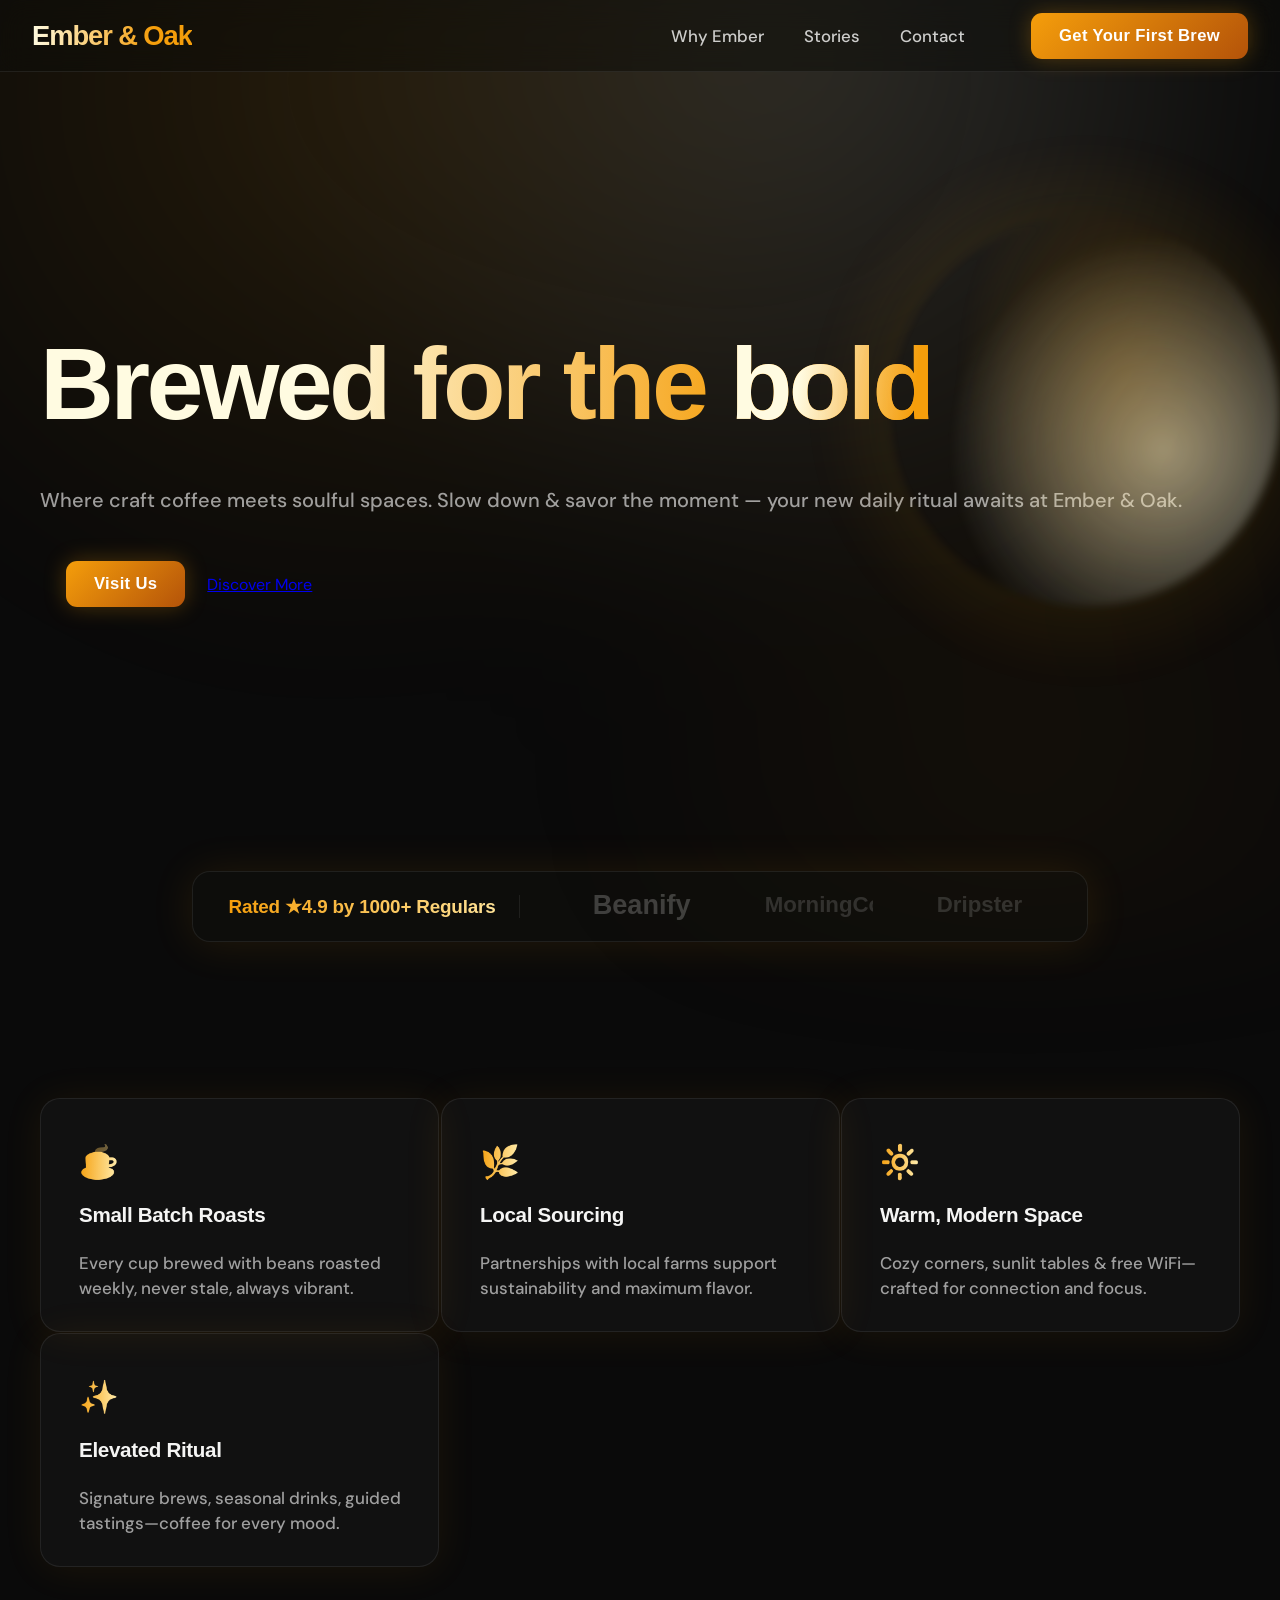
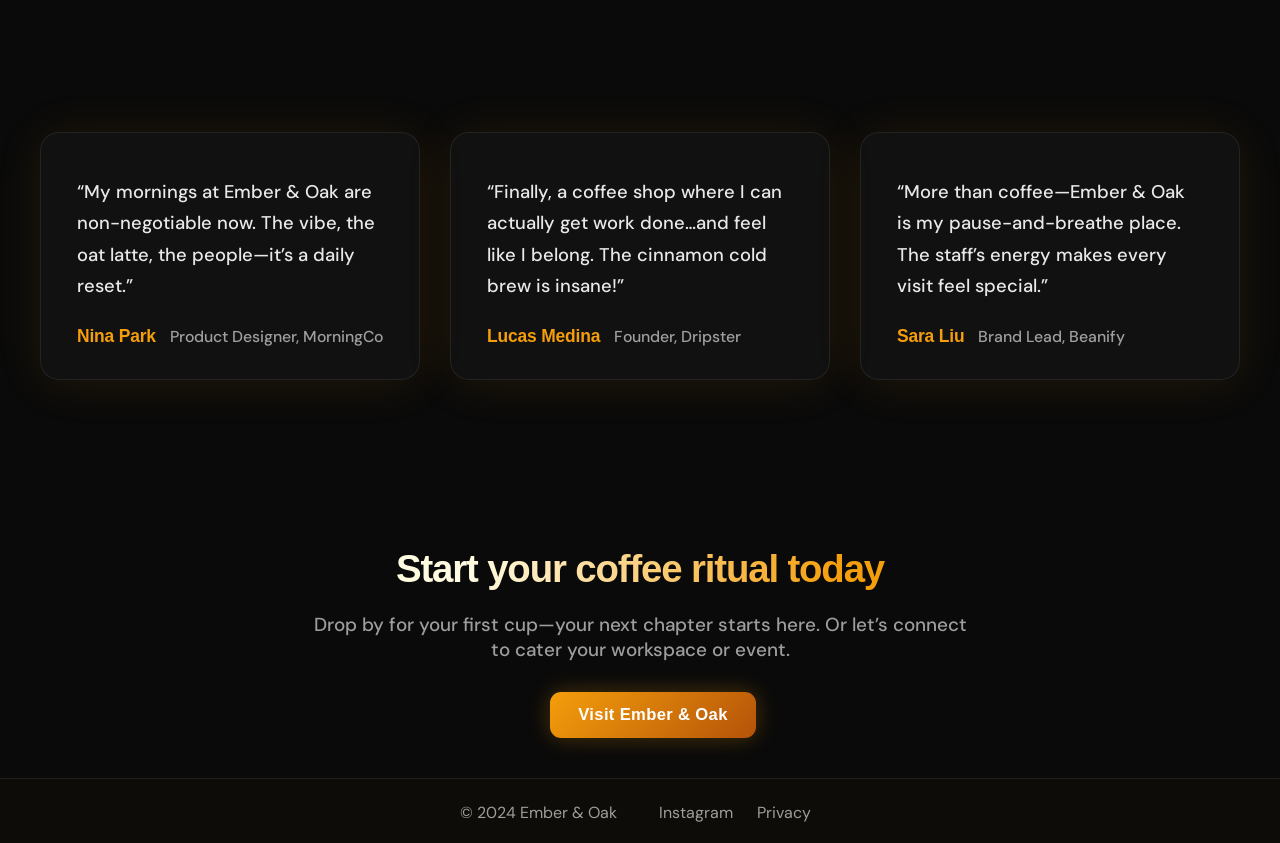
==== workspace/index.html @ 48c1decc "Added Reviewer agent, added memory to coder agent and updated main routing logic Co-Authored-By: Cla" ====
<!DOCTYPE html>
<html lang="en">
<head>
  <meta charset="UTF-8" />
  <meta name="viewport" content="width=device-width, initial-scale=1.0" />
  <meta name="description" content="Ember & Oak – Where craft coffee meets soulful spaces. Sip slow. Stay present. Your new daily ritual." />
  <title>Ember & Oak – Coffee Refined</title>
  <style>
    @import url('https://fonts.googleapis.com/css2?family=Clash+Display:wght@700;800&family=DM+Sans:wght@400;500;700&display=swap');
    :root {
      --accent: #f59e0b;
      --accent-dark: #b45309;
      --bg: #0a0a0a;
      --bg-card: rgba(255,255,255,0.03);
      --text: #f5f5f4;
      --muted: rgba(255,255,255,0.6);
      --border: rgba(255,255,255,0.08);
    }
    * { box-sizing: border-box; }
    html, body { height: 100%; } 
    html { scroll-behavior: smooth; }
    body {
      min-height: 100vh;
      background: var(--bg);
      color: var(--text);
      font-family: 'DM Sans', 'Segoe UI', sans-serif;
      margin: 0;
      position: relative;
      overflow-x: hidden;
    }
    main { position: relative; z-index: 1; }

    /* Grain/noise overlay */
    body::after {
      pointer-events: none;
      content: '';
      position: fixed; inset: 0;
      z-index: 10;
      background-image: url('data:image/svg+xml;utf8,<svg width="100" height="100" fill="none" xmlns="http://www.w3.org/2000/svg"><filter id="noise"><feTurbulence type="fractalNoise" baseFrequency="0.8" numOctaves="4"/></filter><rect width="100" height="100" filter="url(%23noise)"/></svg>');
      opacity: 0.13;
      mix-blend-mode: soft-light;
    }
    /* Gradient mesh bg */
    .gradient-mesh {
      position: fixed; inset: -10vw; z-index: 0;
      pointer-events: none;
      width: 120vw; height: 120vh;
      background:
        radial-gradient(ellipse 55% 80% at 30% 20%, #f59e0b55 0%, transparent 70%),
        radial-gradient(ellipse 40% 80% at 75% 80%, #a1620736 0%, transparent 80%),
        radial-gradient(ellipse 40% 60% at 60% 15%, #fffbe175 0%, transparent 90%);
      filter: blur(80px);
      opacity: 0.33;
      transition: opacity 0.6s cubic-bezier(0.16,1,0.3,1);
    }

    /* Navigation */
    nav {
      position: sticky; top: 0; left: 0; right: 0; z-index: 20;
      width: 100vw;
      display: flex;
      align-items: center;
      gap: 24px;
      padding: 0 32px;
      height: 72px;
      background: rgba(14,14,10,0.55);
      backdrop-filter: blur(14px) saturate(1.15);
      border-bottom: 1px solid var(--border);
      transition: background 0.35s, backdrop-filter 0.35s;
    }
    nav.scrolled { background: rgba(14,14,10,0.88); backdrop-filter: blur(28px) saturate(1.2); }
    .nav-logo {
      font-family: 'Clash Display', sans-serif;
      font-size: 1.71rem;
      font-weight: 800;
      letter-spacing: -0.04em;
      background: linear-gradient(92deg, #fffbe1, #f59e0b 75%);
      -webkit-background-clip: text; color: transparent;
      display: block; text-decoration: none;
    }
    .nav-links {
      display: flex; gap: 40px; align-items: center;
      margin-left: auto;
    }
    .nav-links a {
      color: var(--text);
      text-decoration: none;
      font-size: 1.05rem;
      font-weight: 500;
      letter-spacing: 0;
      opacity: 0.82;
      position: relative;
      transition: color 0.2s;
    }
    .nav-links a:hover { color: var(--accent); opacity: 1; }
    .btn-primary {  background: linear-gradient(135deg, var(--accent), var(--accent-dark)); color: white; padding: 13px 28px; border-radius: 11px; font-weight: 600; font-size: 1.04rem; border: none; cursor: pointer; transition: transform 0.2s cubic-bezier(0.16,1,0.3,1), box-shadow 0.22s cubic-bezier(0.16,1,0.3,1); box-shadow: 0 0 22px rgba(245,158,11,0.28); letter-spacing: 0.02em; margin-left: 26px;}
    .btn-primary:hover { transform: scale(1.045); box-shadow: 0 0 42px rgba(245,158,11,0.48); }
    @media(max-width:600px){ nav { padding: 0 12px; height:58px; } .nav-links{ gap: 20px; } .nav-logo{ font-size: 1.21rem; } .btn-primary{ font-size:0.99rem; padding: 11px 18px; margin-left: 13px; }}

    /* Hero */
    .hero {
      width: 100%;
      min-height: 85vh;
      display: flex;
      flex-direction: column;
      align-items: flex-start;
      justify-content: center;
      padding-top: 90px;
      padding-bottom: 62px;
      max-width: 1200px;
      margin: 0 auto;
    }
    .hero-headline {
      font-family: 'Clash Display', sans-serif;
      font-size: clamp(2.7rem, 8vw, 6.4rem);
      font-weight: 800;
      letter-spacing: -0.036em;
      background: linear-gradient(92deg, #fffbe1 30%, #f59e0b 80%);
      -webkit-background-clip: text;
      color: transparent;
      margin-bottom: 26px;
      line-height: 1.055;
      opacity: 0;
      transform: translateY(30px);
      transition: opacity 0.55s 0.13s, transform 0.65s 0.13s;
      will-change: opacity, transform;
    }
    .hero.visible .hero-headline {
      opacity: 1; transform: none;
    }
    .hero-subtext {
      color: var(--muted);
      font-size: 1.25rem;
      line-height: 1.65;
      font-family: 'DM Sans', sans-serif;
      margin-bottom: 44px;
      font-weight: 500;
      opacity: 0;
      transform: translateY(22px);
      transition: opacity 0.47s 0.33s, transform 0.56s 0.33s;
    }
    .hero.visible .hero-subtext {
      opacity: 1; transform: none;
    }
    .hero-actions {
      display: flex; gap: 22px; align-items: center; opacity: 0;
      transform: translateY(18px);
      transition: opacity 0.4s 0.55s, transform 0.52s 0.55s;
    }
    .hero.visible .hero-actions { opacity: 1; transform: none; }
    .hero-visual {
      position: absolute; right: 0; top: 16vh;
      width: clamp(240px,40vw,390px); height: clamp(240px,40vw,390px);
      pointer-events: none; z-index: 2;
      background: radial-gradient(ellipse 55% 77% at 60% 40%, #f59e0b33 0%, transparent 80%), radial-gradient(circle at 70% 60%, #fffbe19d 0%, transparent 60%);
      border-radius: 50%; box-shadow: 0 0 80px 32px #f59e0b16;
      filter: blur(5px) saturate(1.12);
      opacity: 0.9;
    }
    @media(max-width:900px){ .hero-visual{ display:none; } .hero{ padding-top:60px; } }
    @media(max-width:600px) { .hero{ padding-bottom:32px; } }

    /* Social Proof */
    .social-proof {
      padding: 34px 0 46px;
      width: 100vw;
      display: flex;
      justify-content: center;
    }
    .social-bar {
      display: flex;
      flex-wrap: wrap;
      gap: 30px 50px;
      align-items: center;
      background: rgba(32, 28, 20, 0.18);
      border-radius: 18px;
      padding: 19px 36px;
      box-shadow: 0 2px 44px 0 rgba(245,158,11,0.11);
      border: 1px solid var(--border);
    }
    .metric {
      font-family: 'Clash Display',sans-serif;
      font-size: 1.18rem;
      font-weight: 700;
      letter-spacing: -0.01em;
      background: linear-gradient(96deg, var(--accent), #ffe8a3);
      -webkit-background-clip: text; color: transparent;
      padding-right:24px;
      border-right: 1px solid var(--border);
      margin-right: 15px;
    }
    .trusted-logo {
      height: 31px; filter: grayscale(1) contrast(0.86) opacity(0.58); margin:0 6px;
      vertical-align: middle;
    }
    @media(max-width:600px){ .social-bar{ gap: 16px; padding:9px 10px; border-radius: 10px; }.trusted-logo{ height:20px; } }
    
    /* Features */
    .features {
      margin: 0 auto;
      padding: 110px 0 80px;
      max-width: 1200px;
      display: grid;
      grid-template-columns: repeat(auto-fit, minmax(310px, 1fr));
      gap: 1.5px;
    }
    .feature-card {
      background: var(--bg-card);
      border: 1px solid var(--border);
      border-radius: 20px;
      padding: 42px 34px 29px 38px;
      display: flex;
      flex-direction: column;
      align-items: flex-start;
      gap: 20px;
      min-height: 213px;
      box-shadow: 0 2px 40px 0 rgba(245,158,11,0.08);
      transition: box-shadow 0.28s, transform 0.28s;
      will-change: transform, box-shadow;
    }
    .feature-card:hover {
      box-shadow: 0 6px 52px 0 rgba(245,158,11,0.22);
      transform: translateY(-4px) scale(1.021);
      border-color: #f59e0b;
    }
    .feature-icon {
      font-size: 2rem;
      background: linear-gradient(92deg, var(--accent), #ffe8a3 90%);
      -webkit-background-clip: text;
      color: transparent;
    }
    .feature-title {
      font-family: 'Clash Display',sans-serif;
      font-size: 1.29rem;
      font-weight: 700;
      letter-spacing: -0.017em;
      margin-bottom: 4px;
    }
    .feature-desc {
      color: var(--muted);
      font-size: 1.06rem;
      line-height: 1.5;
      font-weight: 500;
    }

    /* Testimonials */
    .testimonials {
      margin: 0 auto;
      max-width: 1200px;
      padding: 85px 0 65px;
      display: grid;
      grid-template-columns: repeat(auto-fit, minmax(340px, 1fr));
      gap: 30px;
    }
    .testimonial-card {
      position: relative;
      background: var(--bg-card);
      border-radius: 19px;
      border: 1.2px solid var(--border);
      padding: 44px 36px 32px;
      box-shadow: 0 3px 48px 0 rgba(245,158,11,0.10);
      transition: box-shadow 0.23s, transform 0.2s;
      will-change: box-shadow, transform;
      display: flex;
      flex-direction: column;
      gap: 24px;
      justify-content: space-between;
    }
    .testimonial-card:hover {
      box-shadow: 0 6px 70px 0 rgba(245,158,11,0.21);
      transform: translateY(-7px) scale(1.025);
      border-color: #f59e0b;
    }
    .testimonial-content {
      font-size: 1.15rem;
      font-family: 'DM Sans',sans-serif;
      color: var(--text);
      line-height: 1.7;
      font-weight: 500;
      opacity: 0.95;
    }
    .testimonial-footer {
      display: flex; gap: 14px; align-items: center;
    }
    .testimonial-author {
      font-family: 'Clash Display',sans-serif;
      font-size: 1.09rem;
      font-weight: 700;
      color: #f59e0b;
      letter-spacing: -0.01em;
    }
    .testimonial-role {
      color: var(--muted);
      font-size: 0.99rem;
      font-weight: 500;
      font-family: 'DM Sans',sans-serif;
    }
    @media(max-width:800px){.testimonials{ grid-template-columns:1fr;} }

    /* Final CTA */
    .cta-final {
      margin: 0 auto;
      text-align: center;
      max-width: 670px;
      padding: 70px 0 40px;
    }
    .cta-final-headline {
      font-family: 'Clash Display',sans-serif;
      font-size: 2.4rem;
      letter-spacing: -0.03em;
      font-weight: 800;
      background: linear-gradient(92deg, #fffbe1 25%, #f59e0b 80%);
      -webkit-background-clip: text;
      color: transparent;
      margin-bottom: 21px;
    }
    .cta-final-copy {
      color: var(--muted);
      font-size: 1.18rem;
      margin-bottom: 30px;
      font-family:'DM Sans',sans-serif;
      font-weight: 500;
    }

    /* Footer */
    footer {
      width: 100vw;
      margin: 0 auto;
      max-width: unset;
      padding: 23px 0 20px;
      text-align: center;
      color: var(--muted);
      border-top: 1.2px solid var(--border);
      font-size: 1rem;
      display: flex;
      justify-content: center;
      gap: 32px;
      background: rgba(26,20,8,0.22);
      align-items: center;
    }
    .footer-links a {
      color: var(--muted);
      text-decoration: none;
      margin: 0 10px;
      font-size: 1rem;
      transition: color 0.2s;
    }
    .footer-links a:hover { color: var(--accent); }
    @media(max-width:600px){ footer{ flex-direction:column; gap:6px; font-size:0.95rem; padding:13px 0 13px; }.footer-links a{margin: 0 6px;} }

    /* Scroll reveal */
    .reveal { opacity: 0; transform: translateY(20px); transition: opacity 0.65s, transform 0.55s; }
    .reveal.visible { opacity: 1; transform: none; }
  </style>
</head>
<body>
  <div class="gradient-mesh"></div>

  <nav>
    <a href="#" class="nav-logo">Ember & Oak</a>
    <div class="nav-links">
      <a href="#features">Why Ember</a>
      <a href="#testimonials">Stories</a>
      <a href="#contact">Contact</a>
      <button class="btn-primary">Get Your First Brew</button>
    </div>
  </nav>

  <main>
    <section class="hero" id="hero">
      <span class="hero-headline">Brewed for the <span style="background:linear-gradient(97deg,#fffbe1 35%,var(--accent) 90%);-webkit-background-clip:text;color:transparent;">bold</span></span>
      <p class="hero-subtext">Where craft coffee meets soulful spaces. Slow down & savor the moment — your new daily ritual awaits at Ember & Oak.</p>
      <div class="hero-actions">
        <button class="btn-primary" id="cta-hero">Visit Us</button>
        <a href="#features" class="btn-secondary">Discover More</a>
      </div>
      <div class="hero-visual" aria-hidden="true"></div>
    </section>

    <section class="social-proof">
      <div class="social-bar">
        <span class="metric">Rated ★4.9 by 1000+ Regulars</span>
        <!-- Use SVG for logos -->
        <svg class="trusted-logo" viewBox="0 0 110 32" width="110" height="32"><text x="0" y="24" font-family="Clash Display, sans-serif" font-weight="800" font-size="28" fill="#FFFBE1" opacity="0.4">Beanify</text></svg>
        <svg class="trusted-logo" viewBox="0 0 110 32" width="110" height="32"><text x="0" y="22" font-family="Clash Display, sans-serif" font-weight="800" font-size="23" fill="#FFFBE1" opacity="0.28">MorningCo</text></svg>
        <svg class="trusted-logo" viewBox="0 0 110 32" width="110" height="32"><text x="0" y="22" font-family="Clash Display, sans-serif" font-weight="800" font-size="23" fill="#FFFBE1" opacity="0.28">Dripster</text></svg>
      </div>
    </section>

    <section class="features" id="features">
      <div class="feature-card reveal">
        <div class="feature-icon">☕️</div>
        <div class="feature-title">Small Batch Roasts</div>
        <div class="feature-desc">Every cup brewed with beans roasted weekly, never stale, always vibrant.</div>
      </div>
      <div class="feature-card reveal">
        <div class="feature-icon">🌿</div>
        <div class="feature-title">Local Sourcing</div>
        <div class="feature-desc">Partnerships with local farms support sustainability and maximum flavor.</div>
      </div>
      <div class="feature-card reveal">
        <div class="feature-icon">🔆</div>
        <div class="feature-title">Warm, Modern Space</div>
        <div class="feature-desc">Cozy corners, sunlit tables & free WiFi—crafted for connection and focus.</div>
      </div>
      <div class="feature-card reveal">
        <div class="feature-icon">✨</div>
        <div class="feature-title">Elevated Ritual</div>
        <div class="feature-desc">Signature brews, seasonal drinks, guided tastings—coffee for every mood.</div>
      </div>
    </section>

    <section class="testimonials" id="testimonials">
      <div class="testimonial-card reveal">
        <div class="testimonial-content">“My mornings at Ember & Oak are non-negotiable now. The vibe, the oat latte, the people—it’s a daily reset.”</div>
        <div class="testimonial-footer">
          <span class="testimonial-author">Nina Park</span>
          <span class="testimonial-role">Product Designer, MorningCo</span>
        </div>
      </div>
      <div class="testimonial-card reveal">
        <div class="testimonial-content">“Finally, a coffee shop where I can actually get work done…and feel like I belong. The cinnamon cold brew is insane!”</div>
        <div class="testimonial-footer">
          <span class="testimonial-author">Lucas Medina</span>
          <span class="testimonial-role">Founder, Dripster</span>
        </div>
      </div>
      <div class="testimonial-card reveal">
        <div class="testimonial-content">“More than coffee—Ember & Oak is my pause-and-breathe place. The staff’s energy makes every visit feel special.”</div>
        <div class="testimonial-footer">
          <span class="testimonial-author">Sara Liu</span>
          <span class="testimonial-role">Brand Lead, Beanify</span>
        </div>
      </div>
    </section>

    <section class="cta-final" id="contact">
      <h2 class="cta-final-headline">Start your coffee ritual today</h2>
      <div class="cta-final-copy">Drop by for your first cup—your next chapter starts here. Or let’s connect to cater your workspace or event.</div>
      <button class="btn-primary">Visit Ember & Oak</button>
    </section>
  </main>

  <footer>
    <span>&copy; 2024 Ember & Oak</span>
    <span class="footer-links">
      <a href="#">Instagram</a>
      <a href="#">Privacy</a>
    </span>
  </footer>
  <script src="script.js"></script>
</body>
</html>
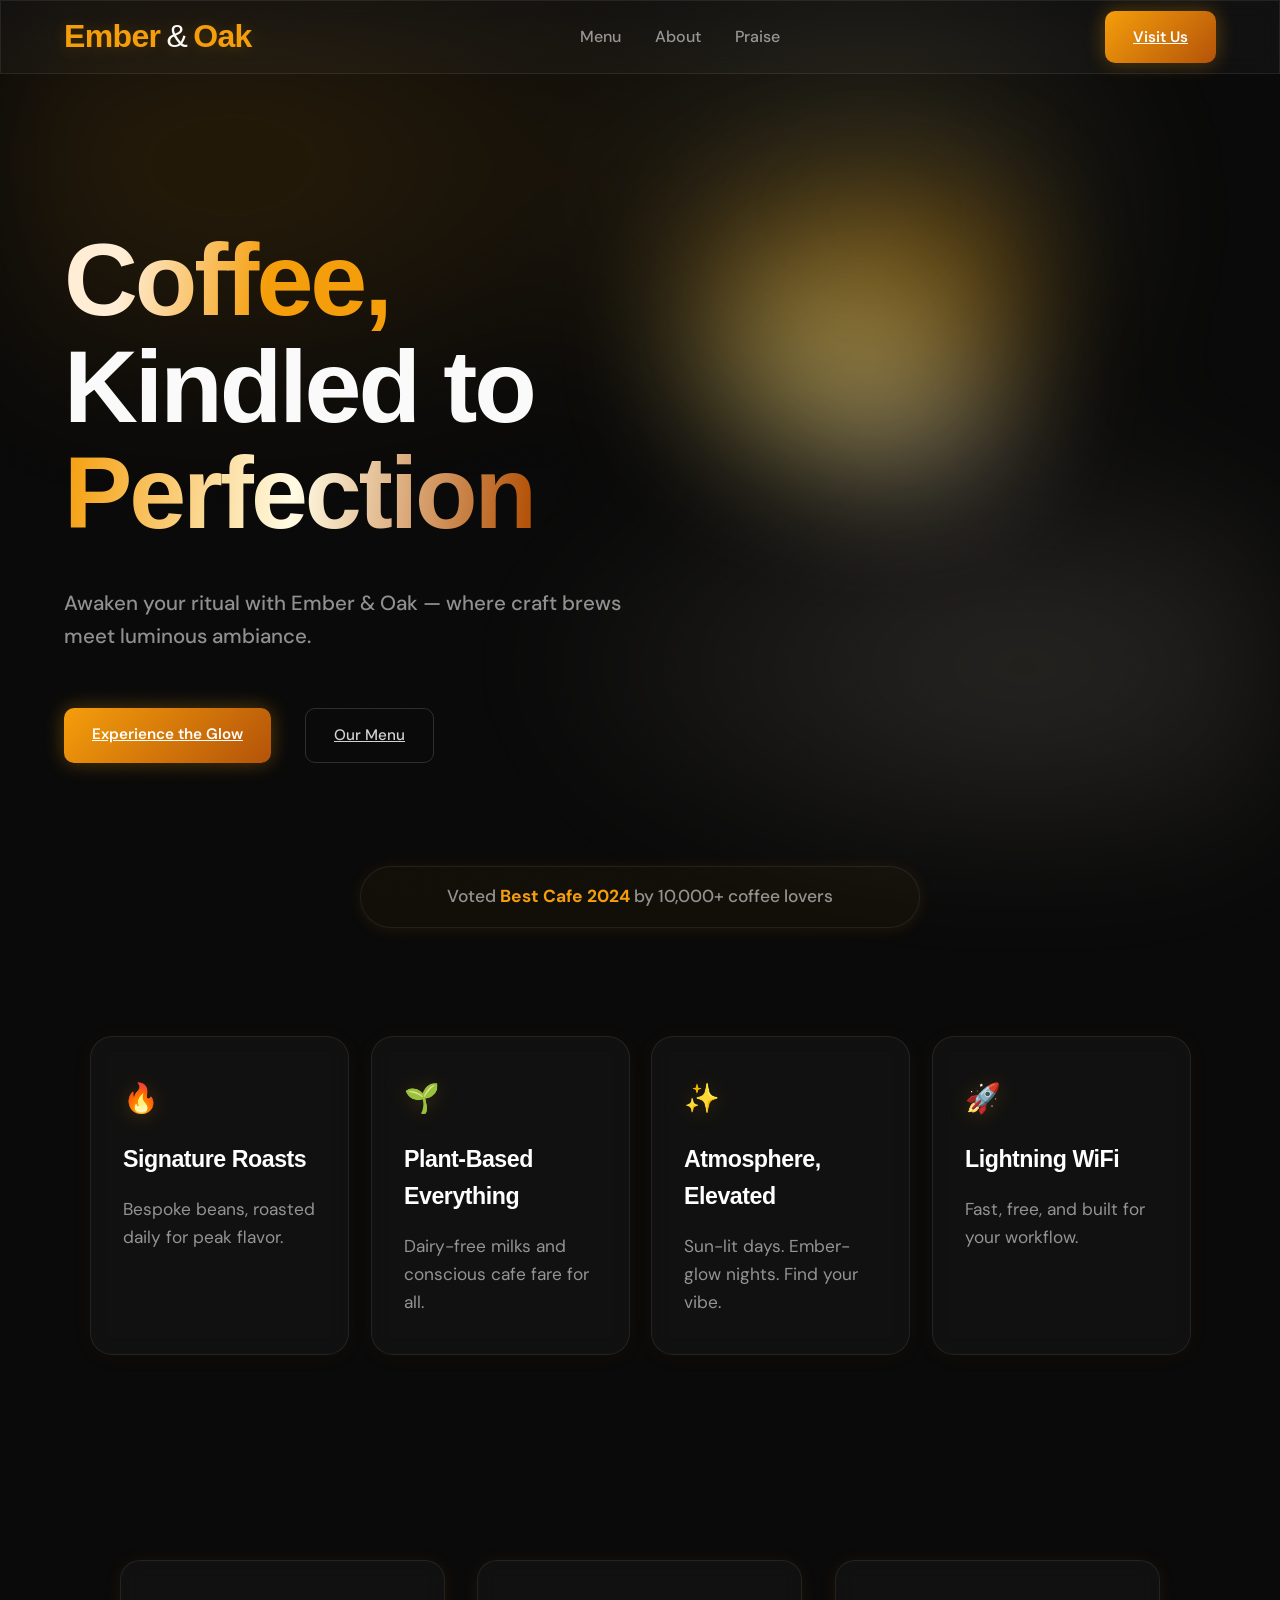
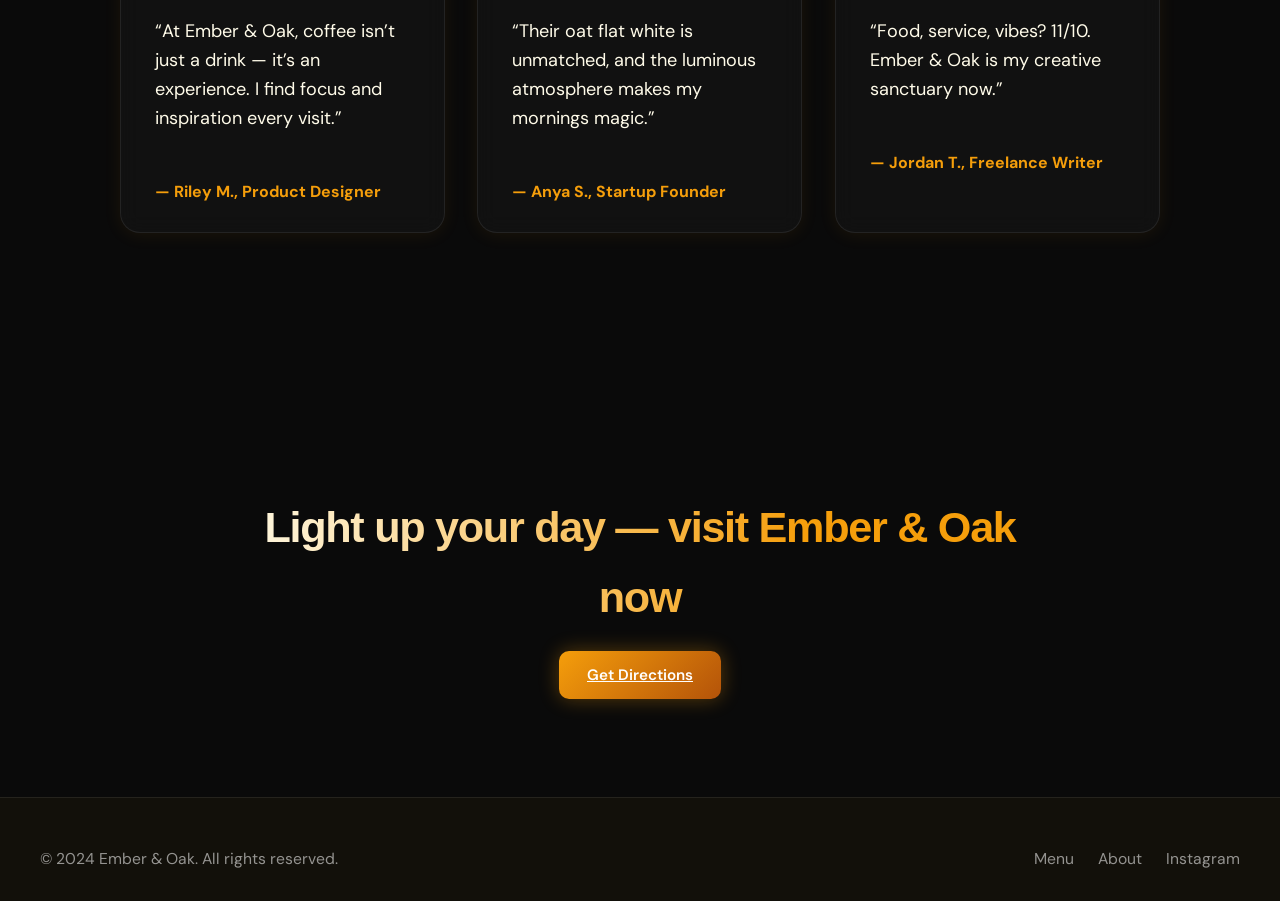
==== commit 802a0dc3: "updated frontend_design.md and implemented chunking strategy for html, css and js" ====
--- a/workspace/index.html
+++ b/workspace/index.html
@@ -1,453 +1,104 @@
 <!DOCTYPE html>
 <html lang="en">
-<head>
-  <meta charset="UTF-8" />
-  <meta name="viewport" content="width=device-width, initial-scale=1.0" />
-  <meta name="description" content="Ember & Oak – Where craft coffee meets soulful spaces. Sip slow. Stay present. Your new daily ritual." />
-  <title>Ember & Oak – Coffee Refined</title>
-  <style>
-    @import url('https://fonts.googleapis.com/css2?family=Clash+Display:wght@700;800&family=DM+Sans:wght@400;500;700&display=swap');
-    :root {
-      --accent: #f59e0b;
-      --accent-dark: #b45309;
-      --bg: #0a0a0a;
-      --bg-card: rgba(255,255,255,0.03);
-      --text: #f5f5f4;
-      --muted: rgba(255,255,255,0.6);
-      --border: rgba(255,255,255,0.08);
-    }
-    * { box-sizing: border-box; }
-    html, body { height: 100%; } 
-    html { scroll-behavior: smooth; }
-    body {
-      min-height: 100vh;
-      background: var(--bg);
-      color: var(--text);
-      font-family: 'DM Sans', 'Segoe UI', sans-serif;
-      margin: 0;
-      position: relative;
-      overflow-x: hidden;
-    }
-    main { position: relative; z-index: 1; }
-
-    /* Grain/noise overlay */
-    body::after {
-      pointer-events: none;
-      content: '';
-      position: fixed; inset: 0;
-      z-index: 10;
-      background-image: url('data:image/svg+xml;utf8,<svg width="100" height="100" fill="none" xmlns="http://www.w3.org/2000/svg"><filter id="noise"><feTurbulence type="fractalNoise" baseFrequency="0.8" numOctaves="4"/></filter><rect width="100" height="100" filter="url(%23noise)"/></svg>');
-      opacity: 0.13;
-      mix-blend-mode: soft-light;
-    }
-    /* Gradient mesh bg */
-    .gradient-mesh {
-      position: fixed; inset: -10vw; z-index: 0;
-      pointer-events: none;
-      width: 120vw; height: 120vh;
-      background:
-        radial-gradient(ellipse 55% 80% at 30% 20%, #f59e0b55 0%, transparent 70%),
-        radial-gradient(ellipse 40% 80% at 75% 80%, #a1620736 0%, transparent 80%),
-        radial-gradient(ellipse 40% 60% at 60% 15%, #fffbe175 0%, transparent 90%);
-      filter: blur(80px);
-      opacity: 0.33;
-      transition: opacity 0.6s cubic-bezier(0.16,1,0.3,1);
-    }
-
-    /* Navigation */
-    nav {
-      position: sticky; top: 0; left: 0; right: 0; z-index: 20;
-      width: 100vw;
-      display: flex;
-      align-items: center;
-      gap: 24px;
-      padding: 0 32px;
-      height: 72px;
-      background: rgba(14,14,10,0.55);
-      backdrop-filter: blur(14px) saturate(1.15);
-      border-bottom: 1px solid var(--border);
-      transition: background 0.35s, backdrop-filter 0.35s;
-    }
-    nav.scrolled { background: rgba(14,14,10,0.88); backdrop-filter: blur(28px) saturate(1.2); }
-    .nav-logo {
-      font-family: 'Clash Display', sans-serif;
-      font-size: 1.71rem;
-      font-weight: 800;
-      letter-spacing: -0.04em;
-      background: linear-gradient(92deg, #fffbe1, #f59e0b 75%);
-      -webkit-background-clip: text; color: transparent;
-      display: block; text-decoration: none;
-    }
-    .nav-links {
-      display: flex; gap: 40px; align-items: center;
-      margin-left: auto;
-    }
-    .nav-links a {
-      color: var(--text);
-      text-decoration: none;
-      font-size: 1.05rem;
-      font-weight: 500;
-      letter-spacing: 0;
-      opacity: 0.82;
-      position: relative;
-      transition: color 0.2s;
-    }
-    .nav-links a:hover { color: var(--accent); opacity: 1; }
-    .btn-primary {  background: linear-gradient(135deg, var(--accent), var(--accent-dark)); color: white; padding: 13px 28px; border-radius: 11px; font-weight: 600; font-size: 1.04rem; border: none; cursor: pointer; transition: transform 0.2s cubic-bezier(0.16,1,0.3,1), box-shadow 0.22s cubic-bezier(0.16,1,0.3,1); box-shadow: 0 0 22px rgba(245,158,11,0.28); letter-spacing: 0.02em; margin-left: 26px;}
-    .btn-primary:hover { transform: scale(1.045); box-shadow: 0 0 42px rgba(245,158,11,0.48); }
-    @media(max-width:600px){ nav { padding: 0 12px; height:58px; } .nav-links{ gap: 20px; } .nav-logo{ font-size: 1.21rem; } .btn-primary{ font-size:0.99rem; padding: 11px 18px; margin-left: 13px; }}
-
-    /* Hero */
-    .hero {
-      width: 100%;
-      min-height: 85vh;
-      display: flex;
-      flex-direction: column;
-      align-items: flex-start;
-      justify-content: center;
-      padding-top: 90px;
-      padding-bottom: 62px;
-      max-width: 1200px;
-      margin: 0 auto;
-    }
-    .hero-headline {
-      font-family: 'Clash Display', sans-serif;
-      font-size: clamp(2.7rem, 8vw, 6.4rem);
-      font-weight: 800;
-      letter-spacing: -0.036em;
-      background: linear-gradient(92deg, #fffbe1 30%, #f59e0b 80%);
-      -webkit-background-clip: text;
-      color: transparent;
-      margin-bottom: 26px;
-      line-height: 1.055;
-      opacity: 0;
-      transform: translateY(30px);
-      transition: opacity 0.55s 0.13s, transform 0.65s 0.13s;
-      will-change: opacity, transform;
-    }
-    .hero.visible .hero-headline {
-      opacity: 1; transform: none;
-    }
-    .hero-subtext {
-      color: var(--muted);
-      font-size: 1.25rem;
-      line-height: 1.65;
-      font-family: 'DM Sans', sans-serif;
-      margin-bottom: 44px;
-      font-weight: 500;
-      opacity: 0;
-      transform: translateY(22px);
-      transition: opacity 0.47s 0.33s, transform 0.56s 0.33s;
-    }
-    .hero.visible .hero-subtext {
-      opacity: 1; transform: none;
-    }
-    .hero-actions {
-      display: flex; gap: 22px; align-items: center; opacity: 0;
-      transform: translateY(18px);
-      transition: opacity 0.4s 0.55s, transform 0.52s 0.55s;
-    }
-    .hero.visible .hero-actions { opacity: 1; transform: none; }
-    .hero-visual {
-      position: absolute; right: 0; top: 16vh;
-      width: clamp(240px,40vw,390px); height: clamp(240px,40vw,390px);
-      pointer-events: none; z-index: 2;
-      background: radial-gradient(ellipse 55% 77% at 60% 40%, #f59e0b33 0%, transparent 80%), radial-gradient(circle at 70% 60%, #fffbe19d 0%, transparent 60%);
-      border-radius: 50%; box-shadow: 0 0 80px 32px #f59e0b16;
-      filter: blur(5px) saturate(1.12);
-      opacity: 0.9;
-    }
-    @media(max-width:900px){ .hero-visual{ display:none; } .hero{ padding-top:60px; } }
-    @media(max-width:600px) { .hero{ padding-bottom:32px; } }
-
-    /* Social Proof */
-    .social-proof {
-      padding: 34px 0 46px;
-      width: 100vw;
-      display: flex;
-      justify-content: center;
-    }
-    .social-bar {
-      display: flex;
-      flex-wrap: wrap;
-      gap: 30px 50px;
-      align-items: center;
-      background: rgba(32, 28, 20, 0.18);
-      border-radius: 18px;
-      padding: 19px 36px;
-      box-shadow: 0 2px 44px 0 rgba(245,158,11,0.11);
-      border: 1px solid var(--border);
-    }
-    .metric {
-      font-family: 'Clash Display',sans-serif;
-      font-size: 1.18rem;
-      font-weight: 700;
-      letter-spacing: -0.01em;
-      background: linear-gradient(96deg, var(--accent), #ffe8a3);
-      -webkit-background-clip: text; color: transparent;
-      padding-right:24px;
-      border-right: 1px solid var(--border);
-      margin-right: 15px;
-    }
-    .trusted-logo {
-      height: 31px; filter: grayscale(1) contrast(0.86) opacity(0.58); margin:0 6px;
-      vertical-align: middle;
-    }
-    @media(max-width:600px){ .social-bar{ gap: 16px; padding:9px 10px; border-radius: 10px; }.trusted-logo{ height:20px; } }
-    
-    /* Features */
-    .features {
-      margin: 0 auto;
-      padding: 110px 0 80px;
-      max-width: 1200px;
-      display: grid;
-      grid-template-columns: repeat(auto-fit, minmax(310px, 1fr));
-      gap: 1.5px;
-    }
-    .feature-card {
-      background: var(--bg-card);
-      border: 1px solid var(--border);
-      border-radius: 20px;
-      padding: 42px 34px 29px 38px;
-      display: flex;
-      flex-direction: column;
-      align-items: flex-start;
-      gap: 20px;
-      min-height: 213px;
-      box-shadow: 0 2px 40px 0 rgba(245,158,11,0.08);
-      transition: box-shadow 0.28s, transform 0.28s;
-      will-change: transform, box-shadow;
-    }
-    .feature-card:hover {
-      box-shadow: 0 6px 52px 0 rgba(245,158,11,0.22);
-      transform: translateY(-4px) scale(1.021);
-      border-color: #f59e0b;
-    }
-    .feature-icon {
-      font-size: 2rem;
-      background: linear-gradient(92deg, var(--accent), #ffe8a3 90%);
-      -webkit-background-clip: text;
-      color: transparent;
-    }
-    .feature-title {
-      font-family: 'Clash Display',sans-serif;
-      font-size: 1.29rem;
-      font-weight: 700;
-      letter-spacing: -0.017em;
-      margin-bottom: 4px;
-    }
-    .feature-desc {
-      color: var(--muted);
-      font-size: 1.06rem;
-      line-height: 1.5;
-      font-weight: 500;
-    }
-
-    /* Testimonials */
-    .testimonials {
-      margin: 0 auto;
-      max-width: 1200px;
-      padding: 85px 0 65px;
-      display: grid;
-      grid-template-columns: repeat(auto-fit, minmax(340px, 1fr));
-      gap: 30px;
-    }
-    .testimonial-card {
-      position: relative;
-      background: var(--bg-card);
-      border-radius: 19px;
-      border: 1.2px solid var(--border);
-      padding: 44px 36px 32px;
-      box-shadow: 0 3px 48px 0 rgba(245,158,11,0.10);
-      transition: box-shadow 0.23s, transform 0.2s;
-      will-change: box-shadow, transform;
-      display: flex;
-      flex-direction: column;
-      gap: 24px;
-      justify-content: space-between;
-    }
-    .testimonial-card:hover {
-      box-shadow: 0 6px 70px 0 rgba(245,158,11,0.21);
-      transform: translateY(-7px) scale(1.025);
-      border-color: #f59e0b;
-    }
-    .testimonial-content {
-      font-size: 1.15rem;
-      font-family: 'DM Sans',sans-serif;
-      color: var(--text);
-      line-height: 1.7;
-      font-weight: 500;
-      opacity: 0.95;
-    }
-    .testimonial-footer {
-      display: flex; gap: 14px; align-items: center;
-    }
-    .testimonial-author {
-      font-family: 'Clash Display',sans-serif;
-      font-size: 1.09rem;
-      font-weight: 700;
-      color: #f59e0b;
-      letter-spacing: -0.01em;
-    }
-    .testimonial-role {
-      color: var(--muted);
-      font-size: 0.99rem;
-      font-weight: 500;
-      font-family: 'DM Sans',sans-serif;
-    }
-    @media(max-width:800px){.testimonials{ grid-template-columns:1fr;} }
-
-    /* Final CTA */
-    .cta-final {
-      margin: 0 auto;
-      text-align: center;
-      max-width: 670px;
-      padding: 70px 0 40px;
-    }
-    .cta-final-headline {
-      font-family: 'Clash Display',sans-serif;
-      font-size: 2.4rem;
-      letter-spacing: -0.03em;
-      font-weight: 800;
-      background: linear-gradient(92deg, #fffbe1 25%, #f59e0b 80%);
-      -webkit-background-clip: text;
-      color: transparent;
-      margin-bottom: 21px;
-    }
-    .cta-final-copy {
-      color: var(--muted);
-      font-size: 1.18rem;
-      margin-bottom: 30px;
-      font-family:'DM Sans',sans-serif;
-      font-weight: 500;
-    }
-
-    /* Footer */
-    footer {
-      width: 100vw;
-      margin: 0 auto;
-      max-width: unset;
-      padding: 23px 0 20px;
-      text-align: center;
-      color: var(--muted);
-      border-top: 1.2px solid var(--border);
-      font-size: 1rem;
-      display: flex;
-      justify-content: center;
-      gap: 32px;
-      background: rgba(26,20,8,0.22);
-      align-items: center;
-    }
-    .footer-links a {
-      color: var(--muted);
-      text-decoration: none;
-      margin: 0 10px;
-      font-size: 1rem;
-      transition: color 0.2s;
-    }
-    .footer-links a:hover { color: var(--accent); }
-    @media(max-width:600px){ footer{ flex-direction:column; gap:6px; font-size:0.95rem; padding:13px 0 13px; }.footer-links a{margin: 0 6px;} }
-
-    /* Scroll reveal */
-    .reveal { opacity: 0; transform: translateY(20px); transition: opacity 0.65s, transform 0.55s; }
-    .reveal.visible { opacity: 1; transform: none; }
-  </style>
-</head>
-<body>
-  <div class="gradient-mesh"></div>
-
-  <nav>
-    <a href="#" class="nav-logo">Ember & Oak</a>
-    <div class="nav-links">
-      <a href="#features">Why Ember</a>
-      <a href="#testimonials">Stories</a>
-      <a href="#contact">Contact</a>
-      <button class="btn-primary">Get Your First Brew</button>
-    </div>
-  </nav>
-
-  <main>
-    <section class="hero" id="hero">
-      <span class="hero-headline">Brewed for the <span style="background:linear-gradient(97deg,#fffbe1 35%,var(--accent) 90%);-webkit-background-clip:text;color:transparent;">bold</span></span>
-      <p class="hero-subtext">Where craft coffee meets soulful spaces. Slow down & savor the moment — your new daily ritual awaits at Ember & Oak.</p>
-      <div class="hero-actions">
-        <button class="btn-primary" id="cta-hero">Visit Us</button>
-        <a href="#features" class="btn-secondary">Discover More</a>
+  <head>
+    <meta charset="UTF-8" />
+    <meta name="viewport" content="width=device-width, initial-scale=1.0" />
+    <title>Ember & Oak — Coffee Reimagined</title>
+    <link rel="stylesheet" href="style.css" />
+    <link rel="icon" type="image/svg+xml" href="/favicon.svg">
+    <meta name="description" content="Artisan coffee. Glowing ambiance. Ember & Oak is your new ritual." />
+  </head>
+  <body>
+    <div class="bg-mesh"></div>
+    <nav class="navbar glass">
+      <div class="nav-container">
+        <div class="logo">Ember<span class="amp">&</span>Oak</div>
+        <ul class="nav-links">
+          <li><a href="#features">Menu</a></li>
+          <li><a href="#about">About</a></li>
+          <li><a href="#testimonials">Praise</a></li>
+        </ul>
+        <a href="#visit" class="btn-primary nav-cta">Visit Us</a>
       </div>
-      <div class="hero-visual" aria-hidden="true"></div>
-    </section>
-
-    <section class="social-proof">
-      <div class="social-bar">
-        <span class="metric">Rated ★4.9 by 1000+ Regulars</span>
-        <!-- Use SVG for logos -->
-        <svg class="trusted-logo" viewBox="0 0 110 32" width="110" height="32"><text x="0" y="24" font-family="Clash Display, sans-serif" font-weight="800" font-size="28" fill="#FFFBE1" opacity="0.4">Beanify</text></svg>
-        <svg class="trusted-logo" viewBox="0 0 110 32" width="110" height="32"><text x="0" y="22" font-family="Clash Display, sans-serif" font-weight="800" font-size="23" fill="#FFFBE1" opacity="0.28">MorningCo</text></svg>
-        <svg class="trusted-logo" viewBox="0 0 110 32" width="110" height="32"><text x="0" y="22" font-family="Clash Display, sans-serif" font-weight="800" font-size="23" fill="#FFFBE1" opacity="0.28">Dripster</text></svg>
+    </nav>
+    <main>
+      <section class="hero">
+        <div class="hero-inner">
+          <h1><span class="gradient-text">Coffee,</span> Kindled to <span class="gradient-text-alt">Perfection</span></h1>
+          <p>Awaken your ritual with Ember & Oak — where craft brews meet luminous ambiance.</p>
+          <div class="hero-cta-group">
+            <a href="#visit" class="btn-primary">Experience the Glow</a>
+            <a href="#features" class="btn-secondary">Our Menu</a>
+          </div>
+        </div>
+        <div class="hero-visual">
+          <div class="mesh-orb"></div>
+          <svg class="cup-svg" viewBox="0 0 96 110"><!-- SVG of an abstract glowing coffee cup here --></svg>
+        </div>
+      </section>
+      <section class="social-proof">
+        <div class="social-bar">
+          <span>Voted <b>Best Cafe 2024</b> by 10,000+ coffee lovers</span>
+        </div>
+      </section>
+      <section class="features" id="features">
+        <div class="container bento-grid">
+          <div class="feature-card glass scroll-reveal">
+            <span class="icon">🔥</span>
+            <h3>Signature Roasts</h3>
+            <p>Bespoke beans, roasted daily for peak flavor.</p>
+          </div>
+          <div class="feature-card glass scroll-reveal">
+            <span class="icon">🌱</span>
+            <h3>Plant-Based Everything</h3>
+            <p>Dairy-free milks and conscious cafe fare for all.</p>
+          </div>
+          <div class="feature-card glass scroll-reveal">
+            <span class="icon">✨</span>
+            <h3>Atmosphere, Elevated</h3>
+            <p>Sun-lit days. Ember-glow nights. Find your vibe.</p>
+          </div>
+          <div class="feature-card glass scroll-reveal">
+            <span class="icon">🚀</span>
+            <h3>Lightning WiFi</h3>
+            <p>Fast, free, and built for your workflow.</p>
+          </div>
+        </div>
+      </section>
+      <section class="testimonials" id="testimonials">
+        <div class="container testimonials-inner">
+          <div class="testimonial-card glass scroll-reveal">
+            <p>“At Ember & Oak, coffee isn’t just a drink — it’s an experience. I find focus and inspiration every visit.”</p>
+            <span class="author">— Riley M., Product Designer</span>
+          </div>
+          <div class="testimonial-card glass scroll-reveal">
+            <p>“Their oat flat white is unmatched, and the luminous atmosphere makes my mornings magic.”</p>
+            <span class="author">— Anya S., Startup Founder</span>
+          </div>
+          <div class="testimonial-card glass scroll-reveal">
+            <p>“Food, service, vibes? 11/10. Ember & Oak is my creative sanctuary now.”</p>
+            <span class="author">— Jordan T., Freelance Writer</span>
+          </div>
+        </div>
+      </section>
+      <section class="final-cta" id="visit">
+        <div class="container">
+          <h2>Light up your day — visit Ember & Oak now</h2>
+          <a href="#" class="btn-primary">Get Directions</a>
+        </div>
+      </section>
+    </main>
+    <footer>
+      <div class="container footer-inner">
+        <span>&copy; 2024 Ember & Oak. All rights reserved.</span>
+        <ul>
+          <li><a href="#features">Menu</a></li>
+          <li><a href="#about">About</a></li>
+          <li><a href="#">Instagram</a></li>
+        </ul>
       </div>
-    </section>
-
-    <section class="features" id="features">
-      <div class="feature-card reveal">
-        <div class="feature-icon">☕️</div>
-        <div class="feature-title">Small Batch Roasts</div>
-        <div class="feature-desc">Every cup brewed with beans roasted weekly, never stale, always vibrant.</div>
-      </div>
-      <div class="feature-card reveal">
-        <div class="feature-icon">🌿</div>
-        <div class="feature-title">Local Sourcing</div>
-        <div class="feature-desc">Partnerships with local farms support sustainability and maximum flavor.</div>
-      </div>
-      <div class="feature-card reveal">
-        <div class="feature-icon">🔆</div>
-        <div class="feature-title">Warm, Modern Space</div>
-        <div class="feature-desc">Cozy corners, sunlit tables & free WiFi—crafted for connection and focus.</div>
-      </div>
-      <div class="feature-card reveal">
-        <div class="feature-icon">✨</div>
-        <div class="feature-title">Elevated Ritual</div>
-        <div class="feature-desc">Signature brews, seasonal drinks, guided tastings—coffee for every mood.</div>
-      </div>
-    </section>
-
-    <section class="testimonials" id="testimonials">
-      <div class="testimonial-card reveal">
-        <div class="testimonial-content">“My mornings at Ember & Oak are non-negotiable now. The vibe, the oat latte, the people—it’s a daily reset.”</div>
-        <div class="testimonial-footer">
-          <span class="testimonial-author">Nina Park</span>
-          <span class="testimonial-role">Product Designer, MorningCo</span>
-        </div>
-      </div>
-      <div class="testimonial-card reveal">
-        <div class="testimonial-content">“Finally, a coffee shop where I can actually get work done…and feel like I belong. The cinnamon cold brew is insane!”</div>
-        <div class="testimonial-footer">
-          <span class="testimonial-author">Lucas Medina</span>
-          <span class="testimonial-role">Founder, Dripster</span>
-        </div>
-      </div>
-      <div class="testimonial-card reveal">
-        <div class="testimonial-content">“More than coffee—Ember & Oak is my pause-and-breathe place. The staff’s energy makes every visit feel special.”</div>
-        <div class="testimonial-footer">
-          <span class="testimonial-author">Sara Liu</span>
-          <span class="testimonial-role">Brand Lead, Beanify</span>
-        </div>
-      </div>
-    </section>
-
-    <section class="cta-final" id="contact">
-      <h2 class="cta-final-headline">Start your coffee ritual today</h2>
-      <div class="cta-final-copy">Drop by for your first cup—your next chapter starts here. Or let’s connect to cater your workspace or event.</div>
-      <button class="btn-primary">Visit Ember & Oak</button>
-    </section>
-  </main>
-
-  <footer>
-    <span>&copy; 2024 Ember & Oak</span>
-    <span class="footer-links">
-      <a href="#">Instagram</a>
-      <a href="#">Privacy</a>
-    </span>
-  </footer>
-  <script src="script.js"></script>
-</body>
+    </footer>
+    <div class="grain-overlay"></div>
+    <script src="script.js"></script>
+  </body>
 </html>
--- a/workspace/style.css
+++ b/workspace/style.css
@@ -0,0 +1,435 @@
+@import url('https://fonts.googleapis.com/css2?family=Clash+Display:wght@700;800&family=DM+Sans:wght@400;500;700&display=swap');
+
+:root {
+  --accent: #f59e0b;
+  --accent-dark: #b45309;
+  --bg: #0a0a0a;
+  --text: #fafafa;
+  --muted: rgba(255,255,255,0.55);
+  --border: rgba(255,255,255,0.08);
+  --shadow: 0 4px 32px rgba(245, 158, 11, 0.25);
+}
+
+html {
+  box-sizing: border-box;
+  font-size: 16px;
+}
+*, *:before, *:after { box-sizing: inherit; }
+body {
+  font-family: 'DM Sans', sans-serif;
+  background: var(--bg);
+  color: var(--text);
+  line-height: 1.6;
+  margin: 0;
+  overflow-x: hidden;
+  position: relative;
+}
+
+.bg-mesh {
+  pointer-events: none;
+  position: fixed;
+  inset: 0;
+  z-index: 0;
+  width: 100vw;
+  height: 100vh;
+  background:
+    radial-gradient(ellipse 80% 60% at 18% 18%, #f59e0b55 0%, transparent 56%),
+    radial-gradient(ellipse 60% 38% at 80% 74%, #ffedd555 0%, transparent 70%),
+    radial-gradient(ellipse 36% 48% at 68% 24%, #fde68a66 0%, transparent 69%);
+  filter: blur(64px) saturate(1.05);
+  opacity: .4;
+}
+.grain-overlay {
+  pointer-events: none;
+  position: fixed;
+  inset: 0;
+  z-index: 99;
+  mix-blend-mode: overlay;
+  background: url('data:image/svg+xml;utf8,<svg xmlns="http://www.w3.org/2000/svg" width="200" height="200" fill="none"><filter id="a"><feTurbulence baseFrequency=".7"/></filter><rect width="200" height="200" filter="url(%23a)" opacity=".08" fill="%23fff"/></svg>');
+}
+
+.navbar {
+  width: 100vw;
+  position: sticky;
+  top: 0; left: 0;
+  z-index: 40;
+  background: rgba(20,15,7,0.55);
+  backdrop-filter: blur(16px);
+  border-bottom: 1px solid var(--border);
+  transition: background 0.3s, backdrop-filter 0.3s;
+}
+.navbar.scrolled {
+  background: rgba(20,15,7,0.85);
+  backdrop-filter: blur(36px);
+}
+.nav-container {
+  max-width: 1200px;
+  margin: 0 auto;
+  display: flex;
+  align-items: center;
+  justify-content: space-between;
+  padding: 0 24px;
+  height: 72px;
+}
+.logo {
+  font-family: 'Clash Display', sans-serif;
+  font-weight: 800;
+  font-size: 2rem;
+  letter-spacing: -0.02em;
+  color: var(--accent);
+  display: flex;
+  align-items: center;
+  gap: 2px;
+  text-shadow: 0 2px 16px #f59e0b33;
+}
+.logo .amp {
+  display: inline-block;
+  color: var(--text);
+  font-weight: 500;
+  margin: 0 4px;
+}
+.nav-links {
+  display: flex;
+  gap: 32px;
+  list-style: none;
+  margin: 0;
+}
+.nav-links a {
+  color: var(--muted);
+  font-weight: 500;
+  text-decoration: none;
+  font-size: 1rem;
+  padding: 2px 1px;
+  transition: color 0.17s;
+}
+.nav-links a:hover,
+.nav-links a:focus {
+  color: var(--accent);
+}
+.nav-cta { margin-left: 36px; }
+
+.btn-primary {
+  background: linear-gradient(135deg, var(--accent), var(--accent-dark));
+  color: white;
+  padding: 14px 28px;
+  border-radius: 10px;
+  font-weight: 600;
+  font-size: 0.95rem;
+  border: none;
+  cursor: pointer;
+  transition: box-shadow 0.22s, transform 0.18s, background 0.35s;
+  box-shadow: 0 0 20px #f59e0b55;
+  outline: none;
+}
+.btn-primary:hover,
+.btn-primary:focus {
+  transform: scale(1.03);
+  box-shadow: 0 0 32px #f59e0b99;
+  background: linear-gradient(120deg, var(--accent-dark), var(--accent));
+}
+.btn-secondary {
+  background: transparent;
+  border: 1px solid rgba(255,255,255,0.15);
+  color: rgba(255,255,255,0.82);
+  padding: 14px 28px;
+  border-radius: 10px;
+  font-size: 0.95rem;
+  font-weight: 500;
+  margin-left: 16px;
+  transition: border-color 0.18s, background 0.26s;
+}
+.btn-secondary:hover {
+  border-color: rgba(255,255,255,0.4);
+  background: rgba(255,255,255,0.06);
+}
+
+.hero {
+  display: flex;
+  align-items: stretch;
+  flex-wrap: wrap;
+  min-height: 88vh;
+  width: 100%;
+  position: relative;
+  z-index: 3;
+  padding: 120px 0 70px 0;
+}
+.hero-inner {
+  flex: 1 1 420px;
+  min-width: 310px;
+  display: flex;
+  flex-direction: column;
+  justify-content: center;
+  gap: 32px;
+  max-width: 650px;
+  padding-left: clamp(0px, 5vw, 80px);
+  z-index: 8;
+}
+.hero h1 {
+  font-family: 'Clash Display', sans-serif;
+  font-weight: 800;
+  letter-spacing: -0.03em;
+  line-height: 1.04;
+  font-size: clamp(3.2rem, 8vw, 6.5rem);
+  margin: 0 0 8px 0;
+}
+.hero p {
+  color: var(--muted);
+  font-size: 1.28rem;
+  margin: 0 0 24px 0;
+  font-weight: 500;
+}
+.gradient-text {
+  background: linear-gradient(98deg, #ffedd5 19%, var(--accent) 62%);
+  -webkit-background-clip: text;
+  color: transparent;
+  background-clip: text;
+}
+.gradient-text-alt {
+  background: linear-gradient(96deg, var(--accent), #fffbe4, var(--accent-dark) 98%);
+  -webkit-background-clip: text;
+  color: transparent;
+  background-clip: text;
+}
+.hero-cta-group {
+  display: flex;
+  gap: 18px;
+}
+.hero-visual {
+  flex: 1 1 360px;
+  min-width: 320px;
+  max-width: 450px;
+  display: flex;
+  align-items: center;
+  justify-content: center;
+  position: relative;
+  z-index: 2;
+}
+.mesh-orb {
+  position: absolute;
+  top: 22%;
+  left: 44%;
+  transform: translate(-50%, -50%);
+  width: 360px;
+  height: 360px;
+  z-index: 1;
+  filter: blur(60px) saturate(1.10);
+  background:
+    radial-gradient(ellipse 68% 48% at 45% 60%, #fde68a 0%, transparent 78%),
+    radial-gradient(ellipse 75% 40% at 60% 40%, #f59e0bcc 0%, transparent 99%),
+    radial-gradient(ellipse 45% 30% at 66% 74%, #ffedd5cc 0%, transparent 99%);
+  opacity: .57;
+  pointer-events: none;
+}
+.cup-svg {
+  position: relative;
+  z-index: 2;
+  filter: drop-shadow(0 0 40px #f59e0b55);
+  max-width: 240px;
+  height: auto;
+  width: 68%;
+}
+
+.social-proof {
+  margin: 0; padding: 0 0 18px 0;
+}
+.social-bar {
+  max-width: 560px;
+  margin: 0 auto;
+  text-align: center;
+  border-radius: 60px;
+  padding: 16px 22px;
+  background: rgba(30, 24, 8, 0.40);
+  border: 1px solid var(--border);
+  color: var(--muted);
+  font-size: 1.09rem;
+  box-shadow: 0 2px 16px 0 #f59e0b19;
+  font-weight: 500;
+}
+.social-bar b {
+  color: var(--accent);
+  font-weight: 700;
+}
+
+.features {
+  padding: 90px 0 95px 0;
+  background: transparent;
+}
+.bento-grid {
+  display: grid;
+  grid-template-columns: repeat(auto-fit, minmax(240px, 1fr));
+  gap: 22px;
+  max-width: 1100px;
+  margin: 0 auto;
+}
+.feature-card {
+  padding: 38px 32px;
+  border-radius: 22px;
+  display: flex;
+  flex-direction: column;
+  align-items: flex-start;
+  gap: 18px;
+  min-height: 180px;
+  background: rgba(255,255,255,0.03);
+  backdrop-filter: blur(9px);
+  border: 1px solid var(--border);
+  box-shadow: 0 2px 24px 0 #f59e0b0a;
+  transition: transform 0.18s, box-shadow 0.19s;
+}
+.feature-card .icon {
+  font-size: 1.8rem;
+  margin-bottom: 2px;
+  filter: drop-shadow(0 2px 10px #f59e0b33);
+}
+.feature-card h3 {
+  font-family: 'Clash Display', sans-serif;
+  font-size: 1.45rem;
+  letter-spacing: -0.02em;
+  color: #fff;
+  font-weight: 700;
+  margin: 0;
+}
+.feature-card p {
+  color: var(--muted);
+  font-size: 1.08rem;
+  margin: 0;
+}
+.feature-card:hover {
+  transform: translateY(-6px) scale(1.015);
+  box-shadow: 0 8px 36px #f59e0b26;
+}
+
+.testimonials {
+  padding: 110px 0 100px 0;
+  background: transparent;
+}
+.testimonials-inner {
+  max-width: 1040px;
+  margin: 0 auto;
+  display: flex;
+  gap: 32px;
+  flex-wrap: wrap;
+  justify-content: center;
+}
+.testimonial-card {
+  flex: 1 1 280px;
+  min-width: 300px;
+  max-width: 350px;
+  background: rgba(255,255,255,0.04);
+  border: 1px solid var(--border);
+  border-radius: 20px;
+  box-shadow: 0 2px 18px #f59e0b14;
+  padding: 38px 34px 28px 34px;
+  margin: 0 0 14px 0;
+  font-size: 1.13rem;
+  color: #fffbe9;
+  display: flex;
+  flex-direction: column;
+  gap: 18px;
+  backdrop-filter: blur(9px);
+  transition: transform 0.1s, box-shadow 0.17s;
+}
+.testimonial-card:hover {
+  transform: translateY(-4px) scale(1.01);
+  box-shadow: 0 8px 28px #f59e0b28;
+}
+.testimonial-card .author {
+  color: var(--accent);
+  font-weight: 700;
+  font-size: 1rem;
+  margin-top: 10px;
+  font-family: 'DM Sans', sans-serif;
+}
+
+.final-cta {
+  padding: 110px 0 110px 0;
+  text-align: center;
+}
+.final-cta .container {
+  max-width: 830px;
+  margin: 0 auto;
+}
+.final-cta h2 {
+  font-family: 'Clash Display', sans-serif;
+  font-size: 2.7rem;
+  font-weight: 800;
+  letter-spacing: -0.03em;
+  background: linear-gradient(90deg, #fffbe9, var(--accent) 70%);
+  -webkit-background-clip: text;
+  background-clip: text;
+  color: transparent;
+  margin-bottom: 30px;
+}
+
+footer {
+  background: rgba(24,21,11,0.65);
+  border-top: 1px solid var(--border);
+  padding: 48px 0 30px 0;
+}
+.footer-inner {
+  display: flex;
+  flex-wrap: wrap;
+  gap: 24px;
+  max-width: 1200px;
+  margin: 0 auto;
+  align-items: center;
+  justify-content: space-between;
+  font-size: 0.98rem;
+  color: var(--muted);
+}
+.footer-inner ul {
+  display: flex;
+  gap: 24px;
+  padding: 0;
+  margin: 0;
+  list-style: none;
+}
+.footer-inner a {
+  color: var(--muted);
+  text-decoration: none;
+  transition: color 0.17s;
+}
+.footer-inner a:hover {
+  color: var(--accent);
+}
+
+/* Glassmorphism + Scroll reveal animate */
+.glass {
+  background: rgba(255,255,255,0.03);
+  backdrop-filter: blur(10px);
+  border: 1px solid var(--border);
+}
+
+.scroll-reveal {
+  opacity: 0;
+  transform: translateY(20px);
+  transition:
+    opacity 0.43s cubic-bezier(0.16,1,0.3,1),
+    transform 0.38s cubic-bezier(0.16,1,0.3,1);
+  will-change: opacity,transform;
+}
+.scroll-reveal.visible {
+  opacity: 1;
+  transform: none;
+}
+
+/* Responsive Layout */
+@media (max-width: 900px) {
+  .hero { flex-direction: column; }
+  .hero-visual, .hero-inner { align-items: center; text-align:center; padding: 0; }
+  .bento-grid, .testimonials-inner { gap: 16px; }
+}
+@media (max-width: 700px) {
+  .nav-container {height: 56px;}
+  .hero { min-height: 530px; padding-top: 75px; }
+  .hero h1 { font-size: clamp(2.1rem, 8vw, 4.1rem); }
+  .footer-inner { flex-direction: column; gap: 8px; }
+}
+@media (max-width: 530px) {
+  .nav-links,.nav-cta { display:none; }
+  .logo { font-size: 1.53rem; }
+  .hero { padding: 40px 0 20px 0; }
+  .hero-inner,.hero-visual { min-width: 1px; max-width: 97vw; }
+  .testimonial-card { min-width: 0; padding: 24px 12px 15px 12px; }
+  .feature-card { padding: 24px 12px; min-width: 0; }
+  .final-cta { padding: 60px 0 75px 0; }
+}
